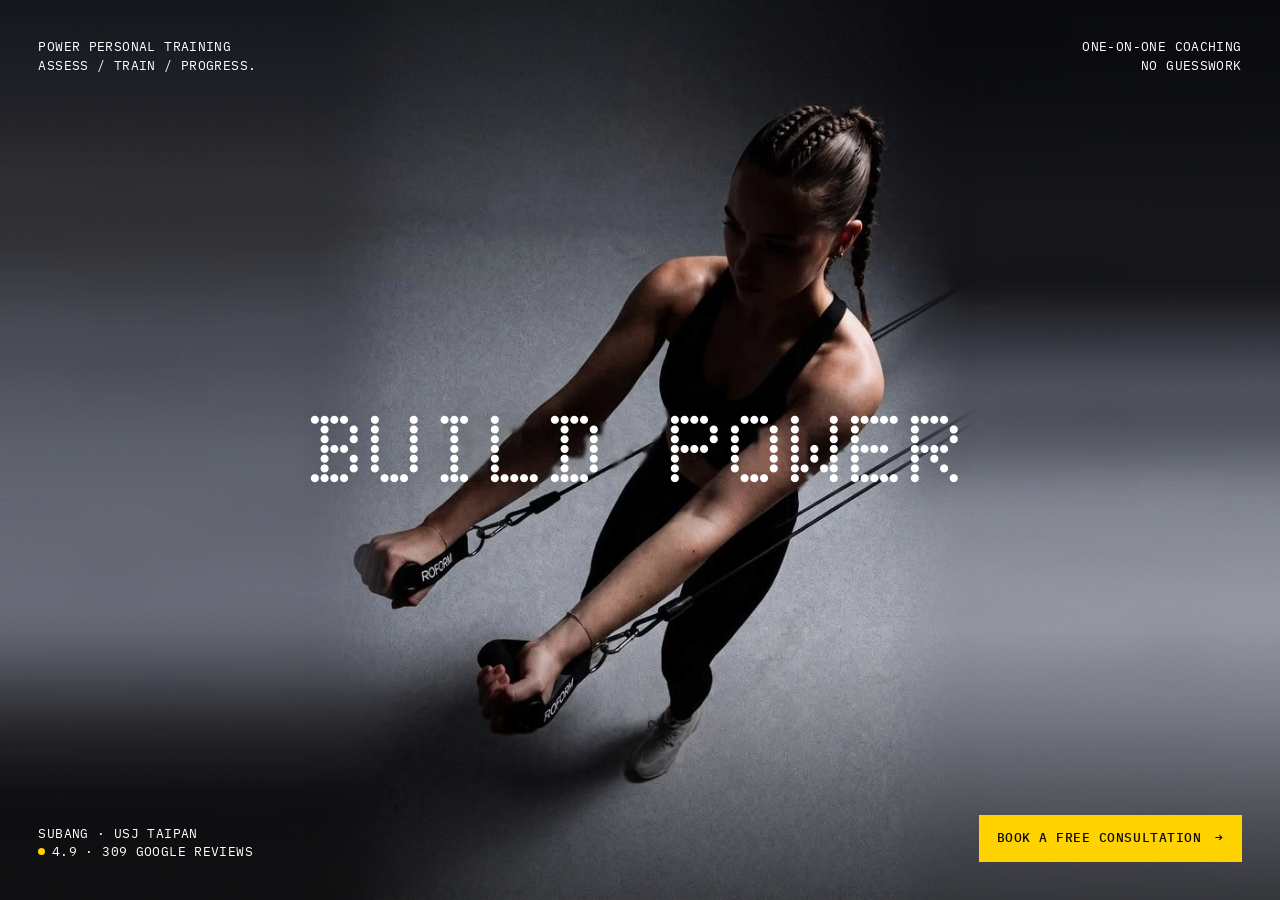
==== hero-preview.html @ 76f6c611 "Add minimal hero preview with photo and dot-matrix headline Standalone hero-preview.html exploring a" ====
<!DOCTYPE html>
<html lang="en">
<head>
  <meta charset="UTF-8" />
  <meta name="viewport" content="width=device-width, initial-scale=1.0" />
  <title>POWER Personal Training | Hero preview (minimal)</title>
  <meta name="theme-color" content="#1c1e22" />

  <link rel="preconnect" href="https://fonts.googleapis.com" />
  <link rel="preconnect" href="https://fonts.gstatic.com" crossorigin />
  <link href="https://fonts.googleapis.com/css2?family=Doto:ROND,wght@0..100,100..900&family=IBM+Plex+Mono:wght@400;500&display=swap" rel="stylesheet" />

  <style>
    :root {
      --yellow: #ffd200;   /* swap for the exact POWER yellow */
      --white: #ffffff;
      --ink: #0a0a0a;
      --bg: #1c1e22;       /* sampled from the photo's shadows */
      --mono: "IBM Plex Mono", ui-monospace, "SFMono-Regular", Menlo, monospace;
      --dots: "Doto", var(--mono);
      --edge: clamp(20px, 3vw, 44px);
    }

    *, *::before, *::after { box-sizing: border-box; }
    html, body { margin: 0; background: var(--bg); color: var(--white); }
    a { color: inherit; text-decoration: none; }

    /* ============ HERO ============ */
    .hero {
      position: relative;
      height: 100vh;
      height: 100svh;
      min-height: 600px;
      overflow: hidden;
      isolation: isolate;
      background: var(--bg);
    }

    /* Soft backdrop built from the photo's own floor, so wide screens extend seamlessly */
    .hero-fill {
      position: absolute;
      inset: 0;
      z-index: -3;
      background: url("assets/images/hero-plate.jpg") center / 100% 100% no-repeat;
    }

    /* The photo itself, kept at full height and feathered into the sides */
    .hero-photo {
      position: absolute;
      top: 0;
      left: 50%;
      z-index: -2;
      height: 100%;
      width: auto;
      transform: translateX(-50%);
      -webkit-mask-image: linear-gradient(90deg, transparent 0, #000 14%, #000 86%, transparent 100%);
              mask-image: linear-gradient(90deg, transparent 0, #000 14%, #000 86%, transparent 100%);
    }

    /* Light vignette so the corner text stays readable */
    .hero::before {
      content: "";
      position: absolute;
      inset: 0;
      z-index: -1;
      background:
        linear-gradient(180deg, rgba(0,0,0,.35) 0%, transparent 22%),
        linear-gradient(0deg, rgba(0,0,0,.55) 0%, transparent 30%);
      pointer-events: none;
    }

    /* Film grain, like the poster */
    .hero::after {
      content: "";
      position: absolute;
      inset: 0;
      z-index: -1;
      opacity: .14;
      mix-blend-mode: overlay;
      pointer-events: none;
      background-image: url("data:image/svg+xml,%3Csvg xmlns='http://www.w3.org/2000/svg' width='160' height='160'%3E%3Cfilter id='n'%3E%3CfeTurbulence type='fractalNoise' baseFrequency='.9' numOctaves='2' stitchTiles='stitch'/%3E%3C/filter%3E%3Crect width='100%25' height='100%25' filter='url(%23n)'/%3E%3C/svg%3E");
    }

    /* ---------- Corner text ---------- */
    .corner {
      position: absolute;
      margin: 0;
      font-family: var(--mono);
      font-weight: 400;
      font-size: clamp(11px, 1vw, 14px);
      line-height: 1.45;
      letter-spacing: .03em;
      text-transform: uppercase;
    }
    .corner span { display: block; }
    .tl { top: var(--edge); left: var(--edge); }
    .tr { top: var(--edge); right: var(--edge); text-align: right; }
    .bl { bottom: var(--edge); left: var(--edge); }
    .br { bottom: var(--edge); right: var(--edge); text-align: right; }

    .tl a:hover,
    .bl a:hover { color: var(--yellow); }

    .dot {
      display: inline-block;
      width: .55em;
      height: .55em;
      margin-right: .5em;
      border-radius: 50%;
      background: var(--yellow);
      vertical-align: .05em;
    }

    /* ---------- Headline ---------- */
    .hero-title {
      position: absolute;
      top: 50%;
      left: 50%;
      transform: translate(-50%, -50%);
      margin: 0;
      font-family: var(--dots);
      font-weight: 800;
      font-variation-settings: "ROND" 100;
      font-size: clamp(54px, 7.6vw, 128px);
      line-height: 1;
      letter-spacing: .02em;
      text-transform: uppercase;
      white-space: nowrap;
      text-shadow: 0 0 24px rgba(0,0,0,.18);
    }

    /* ---------- CTA ---------- */
    .cta {
      display: inline-flex;
      align-items: center;
      gap: 14px;
      padding: 14px 18px;
      font-family: var(--mono);
      font-weight: 500;
      font-size: clamp(12px, 1vw, 14px);
      letter-spacing: .04em;
      text-transform: uppercase;
      color: var(--ink);
      background: var(--yellow);
      transition: background .2s ease, color .2s ease;
    }
    .cta .arrow { transition: transform .2s ease; }
    .cta:hover { background: var(--white); }
    .cta:hover .arrow { transform: translateX(4px); }
    .cta:focus-visible { outline: 2px solid var(--white); outline-offset: 3px; }

    /* ---------- Entrance ---------- */
    @keyframes fade { from { opacity: 0; } to { opacity: 1; } }
    @keyframes rise { from { opacity: 0; transform: translate(-50%, calc(-50% + 14px)); } to { opacity: 1; transform: translate(-50%, -50%); } }
    .hero-photo, .hero-fill { animation: fade 1.2s ease both; }
    .hero-title { animation: rise 1s .35s cubic-bezier(.2,.7,.2,1) both; }
    .corner { animation: fade .8s .8s ease both; }

    @media (prefers-reduced-motion: reduce) {
      .hero-photo, .hero-fill, .hero-title, .corner { animation: none; }
    }

    /* ---------- Phones / portrait screens: photo fills the frame ---------- */
    @media (max-aspect-ratio: 4/5) {
      .hero-photo {
        left: 0;
        width: 100%;
        transform: none;
        object-fit: cover;
        object-position: 58% 40%;
        -webkit-mask-image: none;
                mask-image: none;
      }
    }

    @media (max-width: 600px) {
      .hero-title { font-size: clamp(44px, 14vw, 72px); white-space: normal; text-align: center; line-height: .95; }
      .br { left: var(--edge); text-align: left; }
      .bl { bottom: calc(var(--edge) + 66px); }
      .cta { width: 100%; justify-content: space-between; padding: 16px 18px; }
    }
  </style>
</head>
<body>

  <section class="hero" aria-labelledby="hero-title">
    <div class="hero-fill" aria-hidden="true"></div>
    <img class="hero-photo" src="assets/images/hero.jpg" alt="Client training with resistance bands at POWER Personal Training" />

    <p class="corner tl">
      <span><a href="#top">POWER Personal Training</a></span>
      <span>Assess / Train / Progress.</span>
    </p>

    <p class="corner tr">
      <span>One-on-one coaching</span>
      <span>No guesswork</span>
    </p>

    <h1 id="hero-title" class="hero-title">Build Power</h1>

    <p class="corner bl">
      <span>Subang · USJ Taipan</span>
      <span><a href="#reviews"><i class="dot" aria-hidden="true"></i>4.9 · 309 Google reviews</a></span>
    </p>

    <div class="corner br">
      <a class="cta" href="index.html#book">Book a free consultation <span class="arrow" aria-hidden="true">→</span></a>
    </div>
  </section>

</body>
</html>
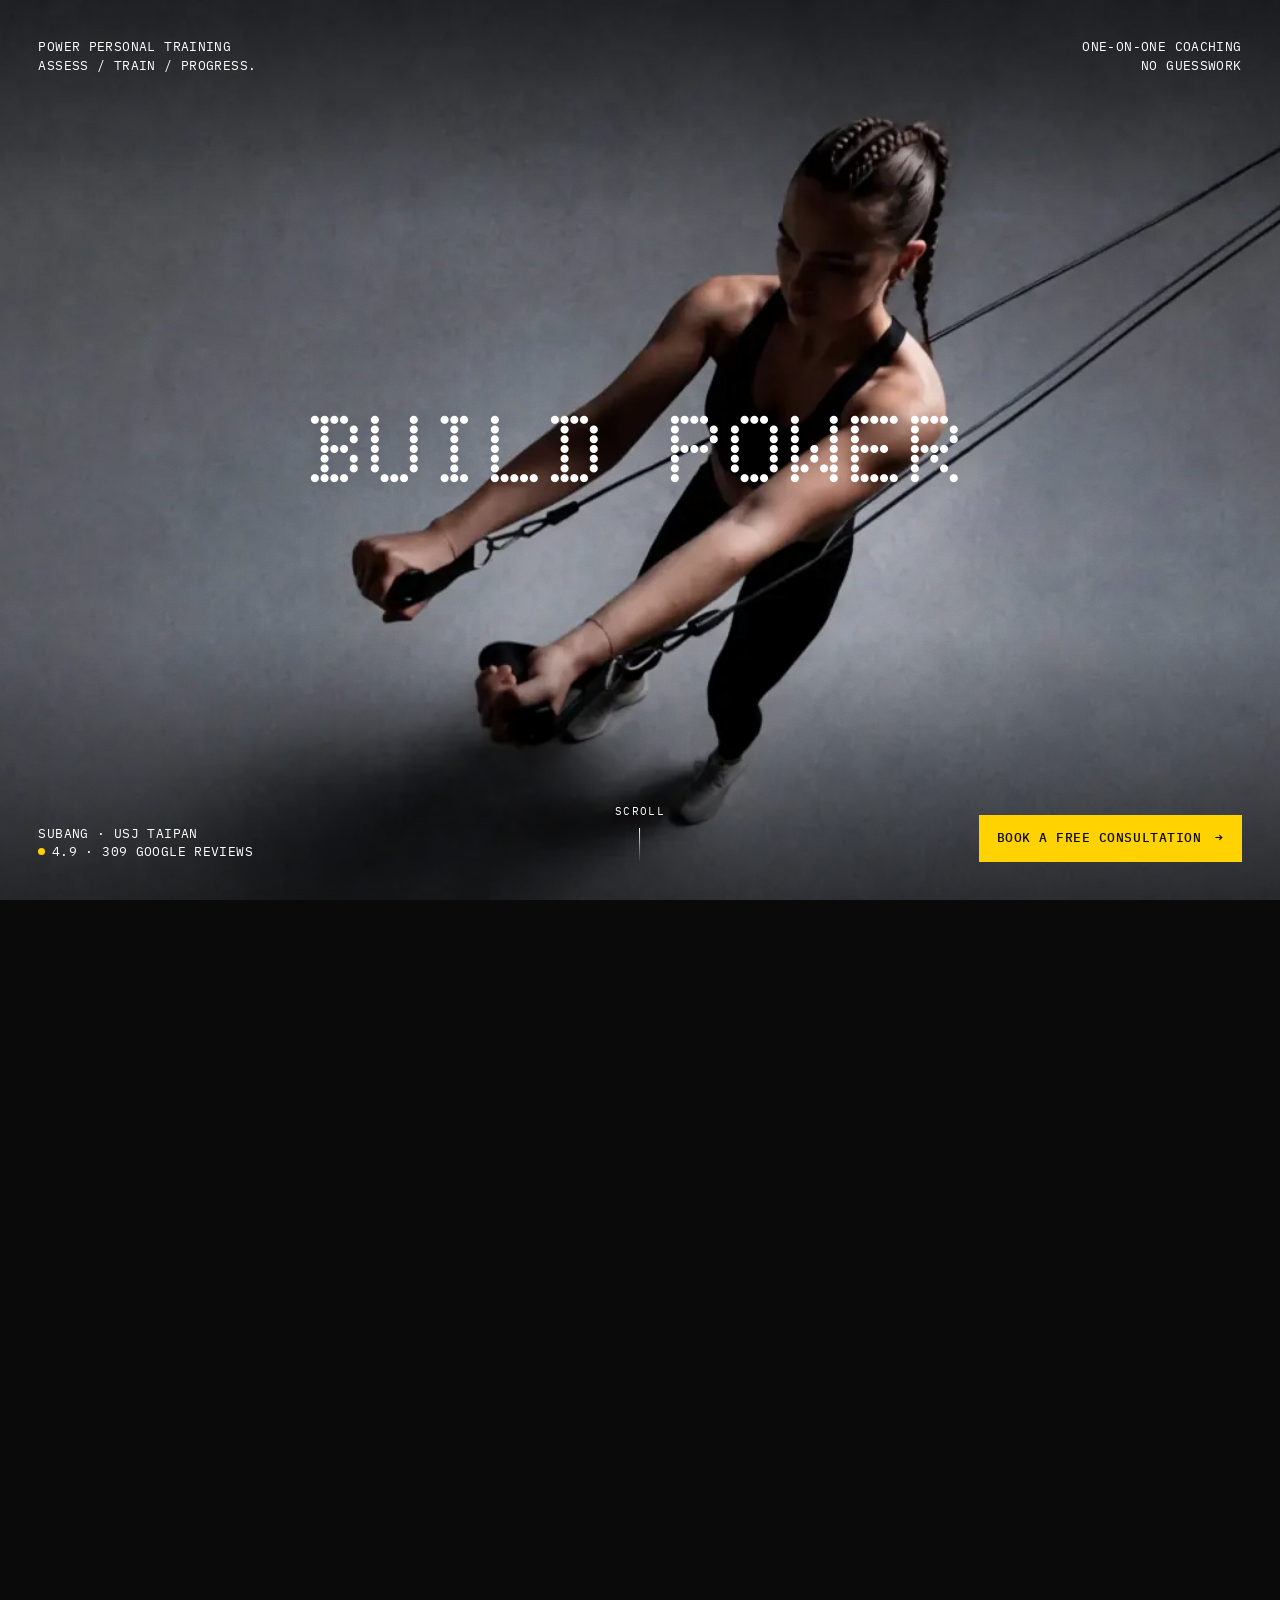
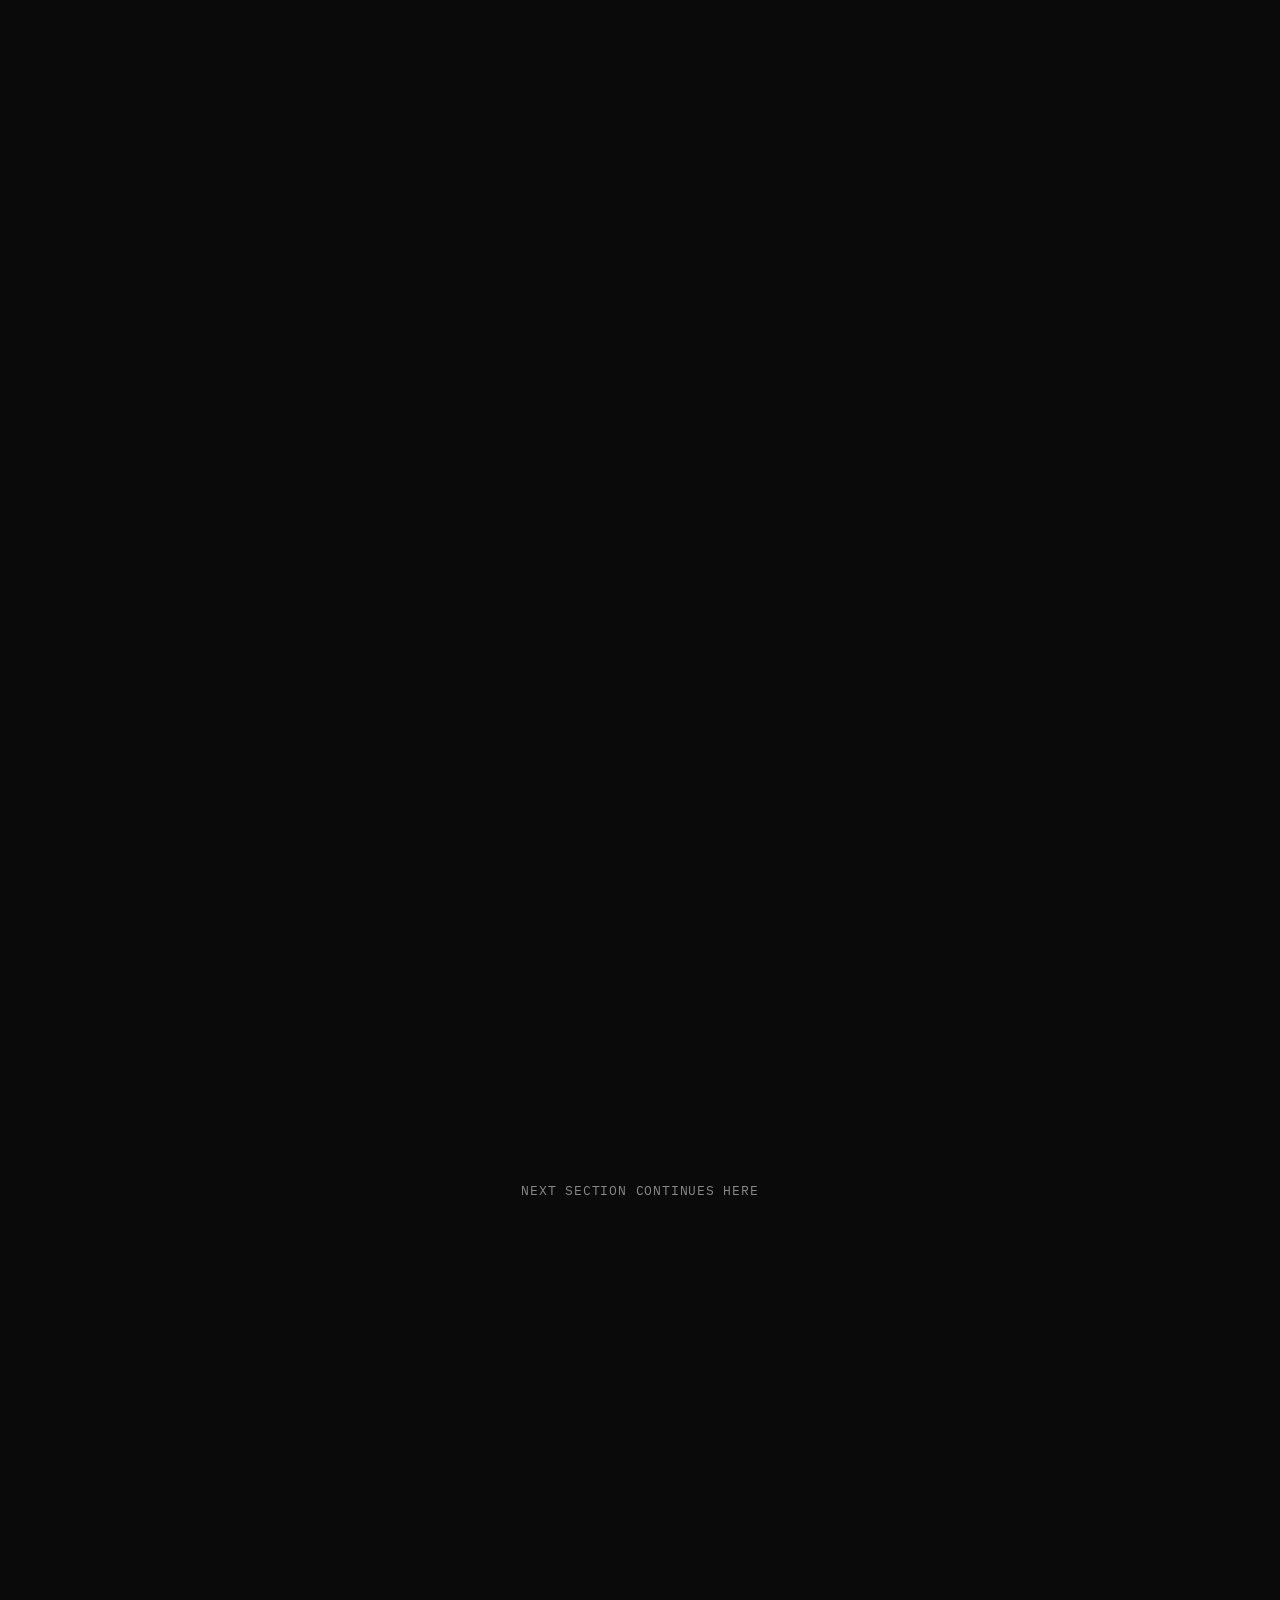
==== commit ccfb1a8b: "Hero preview: scroll-driven animation from second scene of client video Replace the still hero photo" ====
--- a/hero-preview.html
+++ b/hero-preview.html
@@ -3,58 +3,55 @@
 <head>
   <meta charset="UTF-8" />
   <meta name="viewport" content="width=device-width, initial-scale=1.0" />
-  <title>POWER Personal Training | Hero preview (minimal)</title>
+  <title>POWER Personal Training | Hero preview (minimal, scroll animation)</title>
   <meta name="theme-color" content="#1c1e22" />
 
   <link rel="preconnect" href="https://fonts.googleapis.com" />
   <link rel="preconnect" href="https://fonts.gstatic.com" crossorigin />
   <link href="https://fonts.googleapis.com/css2?family=Doto:ROND,wght@0..100,100..900&family=IBM+Plex+Mono:wght@400;500&display=swap" rel="stylesheet" />
+  <link rel="preload" as="image" href="assets/hero-frames/frame_001.webp" />
 
   <style>
     :root {
       --yellow: #ffd200;   /* swap for the exact POWER yellow */
       --white: #ffffff;
       --ink: #0a0a0a;
-      --bg: #1c1e22;       /* sampled from the photo's shadows */
+      --bg: #36383c;       /* matches the top edge of the video frames */
       --mono: "IBM Plex Mono", ui-monospace, "SFMono-Regular", Menlo, monospace;
       --dots: "Doto", var(--mono);
       --edge: clamp(20px, 3vw, 44px);
     }
 
     *, *::before, *::after { box-sizing: border-box; }
-    html, body { margin: 0; background: var(--bg); color: var(--white); }
+    html, body { margin: 0; background: var(--ink); color: var(--white); }
     a { color: inherit; text-decoration: none; }
 
     /* ============ HERO ============ */
+    /* The tall wrapper gives the page room to scroll while the hero stays pinned.
+       More height = slower animation. */
+    .hero-scroll {
+      position: relative;
+      height: 260vh;
+    }
+
     .hero {
-      position: relative;
+      position: sticky;
+      top: 0;
       height: 100vh;
       height: 100svh;
-      min-height: 600px;
+      min-height: 560px;
       overflow: hidden;
       isolation: isolate;
       background: var(--bg);
     }
 
-    /* Soft backdrop built from the photo's own floor, so wide screens extend seamlessly */
-    .hero-fill {
+    .hero-canvas {
       position: absolute;
       inset: 0;
-      z-index: -3;
-      background: url("assets/images/hero-plate.jpg") center / 100% 100% no-repeat;
-    }
-
-    /* The photo itself, kept at full height and feathered into the sides */
-    .hero-photo {
-      position: absolute;
-      top: 0;
-      left: 50%;
       z-index: -2;
+      width: 100%;
       height: 100%;
-      width: auto;
-      transform: translateX(-50%);
-      -webkit-mask-image: linear-gradient(90deg, transparent 0, #000 14%, #000 86%, transparent 100%);
-              mask-image: linear-gradient(90deg, transparent 0, #000 14%, #000 86%, transparent 100%);
+      display: block;
     }
 
     /* Light vignette so the corner text stays readable */
@@ -64,7 +61,7 @@
       inset: 0;
       z-index: -1;
       background:
-        linear-gradient(180deg, rgba(0,0,0,.35) 0%, transparent 22%),
+        linear-gradient(180deg, rgba(0,0,0,.45) 0%, transparent 24%),
         linear-gradient(0deg, rgba(0,0,0,.55) 0%, transparent 30%);
       pointer-events: none;
     }
@@ -149,28 +146,55 @@
     .cta:hover .arrow { transform: translateX(4px); }
     .cta:focus-visible { outline: 2px solid var(--white); outline-offset: 3px; }
 
+    /* ---------- Scroll cue ---------- */
+    .scroll-cue {
+      position: absolute;
+      left: 50%;
+      bottom: var(--edge);
+      transform: translateX(-50%);
+      display: flex;
+      flex-direction: column;
+      align-items: center;
+      gap: 10px;
+      font-family: var(--mono);
+      font-size: 11px;
+      letter-spacing: .12em;
+      text-transform: uppercase;
+      opacity: calc(1 - var(--progress, 0) * 8);
+      pointer-events: none;
+    }
+    .scroll-cue::after {
+      content: "";
+      width: 1px;
+      height: 34px;
+      background: linear-gradient(var(--white), transparent);
+      animation: cue 1.6s ease-in-out infinite;
+      transform-origin: top;
+    }
+    @keyframes cue {
+      0% { transform: scaleY(0); opacity: 1; }
+      60% { transform: scaleY(1); opacity: 1; }
+      100% { transform: scaleY(1); opacity: 0; }
+    }
+
     /* ---------- Entrance ---------- */
     @keyframes fade { from { opacity: 0; } to { opacity: 1; } }
     @keyframes rise { from { opacity: 0; transform: translate(-50%, calc(-50% + 14px)); } to { opacity: 1; transform: translate(-50%, -50%); } }
-    .hero-photo, .hero-fill { animation: fade 1.2s ease both; }
+    .hero-canvas { animation: fade 1.2s ease both; }
     .hero-title { animation: rise 1s .35s cubic-bezier(.2,.7,.2,1) both; }
     .corner { animation: fade .8s .8s ease both; }
 
-    @media (prefers-reduced-motion: reduce) {
-      .hero-photo, .hero-fill, .hero-title, .corner { animation: none; }
-    }
-
-    /* ---------- Phones / portrait screens: photo fills the frame ---------- */
-    @media (max-aspect-ratio: 4/5) {
-      .hero-photo {
-        left: 0;
-        width: 100%;
-        transform: none;
-        object-fit: cover;
-        object-position: 58% 40%;
-        -webkit-mask-image: none;
-                mask-image: none;
-      }
+    /* ---------- Placeholder for the next section (preview only) ---------- */
+    .next {
+      min-height: 100vh;
+      display: grid;
+      place-items: center;
+      background: var(--ink);
+      font-family: var(--mono);
+      font-size: 13px;
+      letter-spacing: .06em;
+      text-transform: uppercase;
+      color: #8a8a8a;
     }
 
     @media (max-width: 600px) {
@@ -178,36 +202,172 @@
       .br { left: var(--edge); text-align: left; }
       .bl { bottom: calc(var(--edge) + 66px); }
       .cta { width: 100%; justify-content: space-between; padding: 16px 18px; }
+      .scroll-cue { display: none; }
+    }
+
+    @media (prefers-reduced-motion: reduce) {
+      .hero-scroll { height: auto; }
+      .hero-canvas, .hero-title, .corner { animation: none; }
+      .scroll-cue { display: none; }
     }
   </style>
 </head>
 <body>
 
-  <section class="hero" aria-labelledby="hero-title">
-    <div class="hero-fill" aria-hidden="true"></div>
-    <img class="hero-photo" src="assets/images/hero.jpg" alt="Client training with resistance bands at POWER Personal Training" />
-
-    <p class="corner tl">
-      <span><a href="#top">POWER Personal Training</a></span>
-      <span>Assess / Train / Progress.</span>
-    </p>
-
-    <p class="corner tr">
-      <span>One-on-one coaching</span>
-      <span>No guesswork</span>
-    </p>
-
-    <h1 id="hero-title" class="hero-title">Build Power</h1>
-
-    <p class="corner bl">
-      <span>Subang · USJ Taipan</span>
-      <span><a href="#reviews"><i class="dot" aria-hidden="true"></i>4.9 · 309 Google reviews</a></span>
-    </p>
-
-    <div class="corner br">
-      <a class="cta" href="index.html#book">Book a free consultation <span class="arrow" aria-hidden="true">→</span></a>
-    </div>
-  </section>
-
+  <div class="hero-scroll" id="hero-scroll">
+    <section class="hero" aria-labelledby="hero-title">
+      <canvas class="hero-canvas" id="hero-canvas" role="img" aria-label="Client training with resistance bands at POWER Personal Training"></canvas>
+
+      <p class="corner tl">
+        <span><a href="#top">POWER Personal Training</a></span>
+        <span>Assess / Train / Progress.</span>
+      </p>
+
+      <p class="corner tr">
+        <span>One-on-one coaching</span>
+        <span>No guesswork</span>
+      </p>
+
+      <h1 id="hero-title" class="hero-title">Build Power</h1>
+
+      <p class="corner bl">
+        <span>Subang · USJ Taipan</span>
+        <span><a href="#reviews"><i class="dot" aria-hidden="true"></i>4.9 · 309 Google reviews</a></span>
+      </p>
+
+      <div class="corner br">
+        <a class="cta" href="index.html#book">Book a free consultation <span class="arrow" aria-hidden="true">→</span></a>
+      </div>
+
+      <div class="scroll-cue" aria-hidden="true">Scroll</div>
+    </section>
+  </div>
+
+  <section class="next">Next section continues here</section>
+
+  <script>
+    (function () {
+      // ---- Settings ----
+      const FRAME_COUNT = 60;
+      const framePath = (i) => `assets/hero-frames/frame_${String(i + 1).padStart(3, "0")}.webp`;
+      const SRC_W = 1280, SRC_H = 720;  // size of the video frames
+      const FOCUS_X = 0.47;              // where she sits horizontally in the frame (0 = left, 1 = right)
+      const MIN_VISIBLE_W = 560;         // on narrow screens, always show at least this much of the frame's width
+      const TOP_COLOR = "#36383c";       // frame edge colours, used to fill space on tall phone screens
+      const BOTTOM_COLOR = "#4d5056";
+      const EASE = 0.18;                 // smoothing: lower = silkier, higher = snappier
+
+      const wrap = document.getElementById("hero-scroll");
+      const hero = wrap.querySelector(".hero");
+      const canvas = document.getElementById("hero-canvas");
+      const ctx = canvas.getContext("2d");
+      const reduceMotion = window.matchMedia("(prefers-reduced-motion: reduce)").matches;
+
+      // ---- Load frames (first frame first, so something shows straight away) ----
+      const frames = new Array(FRAME_COUNT);
+      function load(i) {
+        const img = new Image();
+        img.decoding = "async";
+        img.src = framePath(i);
+        img.onload = () => { if (Math.round(current) === i || i === 0) requestDraw(); };
+        frames[i] = img;
+      }
+      load(0);
+      if (!reduceMotion) for (let i = 1; i < FRAME_COUNT; i++) load(i);
+
+      // Nearest frame that has finished loading
+      function ready(i) {
+        for (let d = 0; d < FRAME_COUNT; d++) {
+          const a = frames[i - d], b = frames[i + d];
+          if (a && a.complete && a.naturalWidth) return a;
+          if (b && b.complete && b.naturalWidth) return b;
+        }
+        return null;
+      }
+
+      // ---- Canvas sizing ----
+      function resize() {
+        const dpr = Math.min(window.devicePixelRatio || 1, 2);
+        canvas.width = Math.round(hero.clientWidth * dpr);
+        canvas.height = Math.round(hero.clientHeight * dpr);
+        requestDraw(true);
+      }
+
+      // ---- Draw one frame: covers the screen, but never crops her out on narrow screens ----
+      function draw(index) {
+        const img = ready(index);
+        if (!img) return;
+        const cw = canvas.width, ch = canvas.height;
+
+        let scale = Math.max(cw / SRC_W, ch / SRC_H);       // "cover"
+        scale = Math.min(scale, cw / MIN_VISIBLE_W);          // keep her in frame on phones
+        const dw = SRC_W * scale, dh = SRC_H * scale;
+
+        let dx = cw / 2 - FOCUS_X * dw;
+        dx = dw >= cw ? Math.min(0, Math.max(cw - dw, dx)) : (cw - dw) / 2;
+        const dy = (ch - dh) / 2;
+
+        if (dh < ch) {
+          const g = ctx.createLinearGradient(0, 0, 0, ch);
+          g.addColorStop(0, TOP_COLOR);
+          g.addColorStop(1, BOTTOM_COLOR);
+          ctx.fillStyle = g;
+          ctx.fillRect(0, 0, cw, ch);
+        }
+
+        ctx.drawImage(img, dx, dy, dw, dh);
+
+        // Feather the top and bottom edges into the fill when the frame doesn't reach them
+        if (dh < ch) {
+          const f = dh * 0.18;
+          const gt = ctx.createLinearGradient(0, dy, 0, dy + f);
+          gt.addColorStop(0, TOP_COLOR); gt.addColorStop(1, "rgba(54,56,60,0)");
+          ctx.fillStyle = gt; ctx.fillRect(0, dy, cw, f);
+          const gb = ctx.createLinearGradient(0, dy + dh - f, 0, dy + dh);
+          gb.addColorStop(0, "rgba(77,80,86,0)"); gb.addColorStop(1, BOTTOM_COLOR);
+          ctx.fillStyle = gb; ctx.fillRect(0, dy + dh - f, cw, f);
+        }
+      }
+
+      // ---- Scroll → frame, with easing for a smooth scrub ----
+      let target = 0, current = 0, drawn = -1, ticking = false;
+
+      function progress() {
+        const rect = wrap.getBoundingClientRect();
+        const distance = wrap.offsetHeight - hero.offsetHeight;
+        return distance > 0 ? Math.min(1, Math.max(0, -rect.top / distance)) : 0;
+      }
+
+      function onScroll() {
+        const p = progress();
+        hero.style.setProperty("--progress", p.toFixed(3));
+        target = p * (FRAME_COUNT - 1);
+        requestDraw();
+      }
+
+      function requestDraw(force) {
+        if (force) drawn = -1;
+        if (!ticking) { ticking = true; requestAnimationFrame(tick); }
+      }
+
+      function tick() {
+        ticking = false;
+        current += (target - current) * EASE;
+        if (Math.abs(target - current) < 0.01) current = target;
+        const i = Math.round(current);
+        if (i !== drawn) {
+          draw(i);
+          const f = frames[i];
+          if (f && f.complete && f.naturalWidth) drawn = i;  // otherwise redraw once it loads
+        }
+        if (current !== target) requestDraw();
+      }
+
+      window.addEventListener("resize", resize);
+      if (!reduceMotion) window.addEventListener("scroll", onScroll, { passive: true });
+      resize();
+      onScroll();
+    })();
+  </script>
 </body>
 </html>
